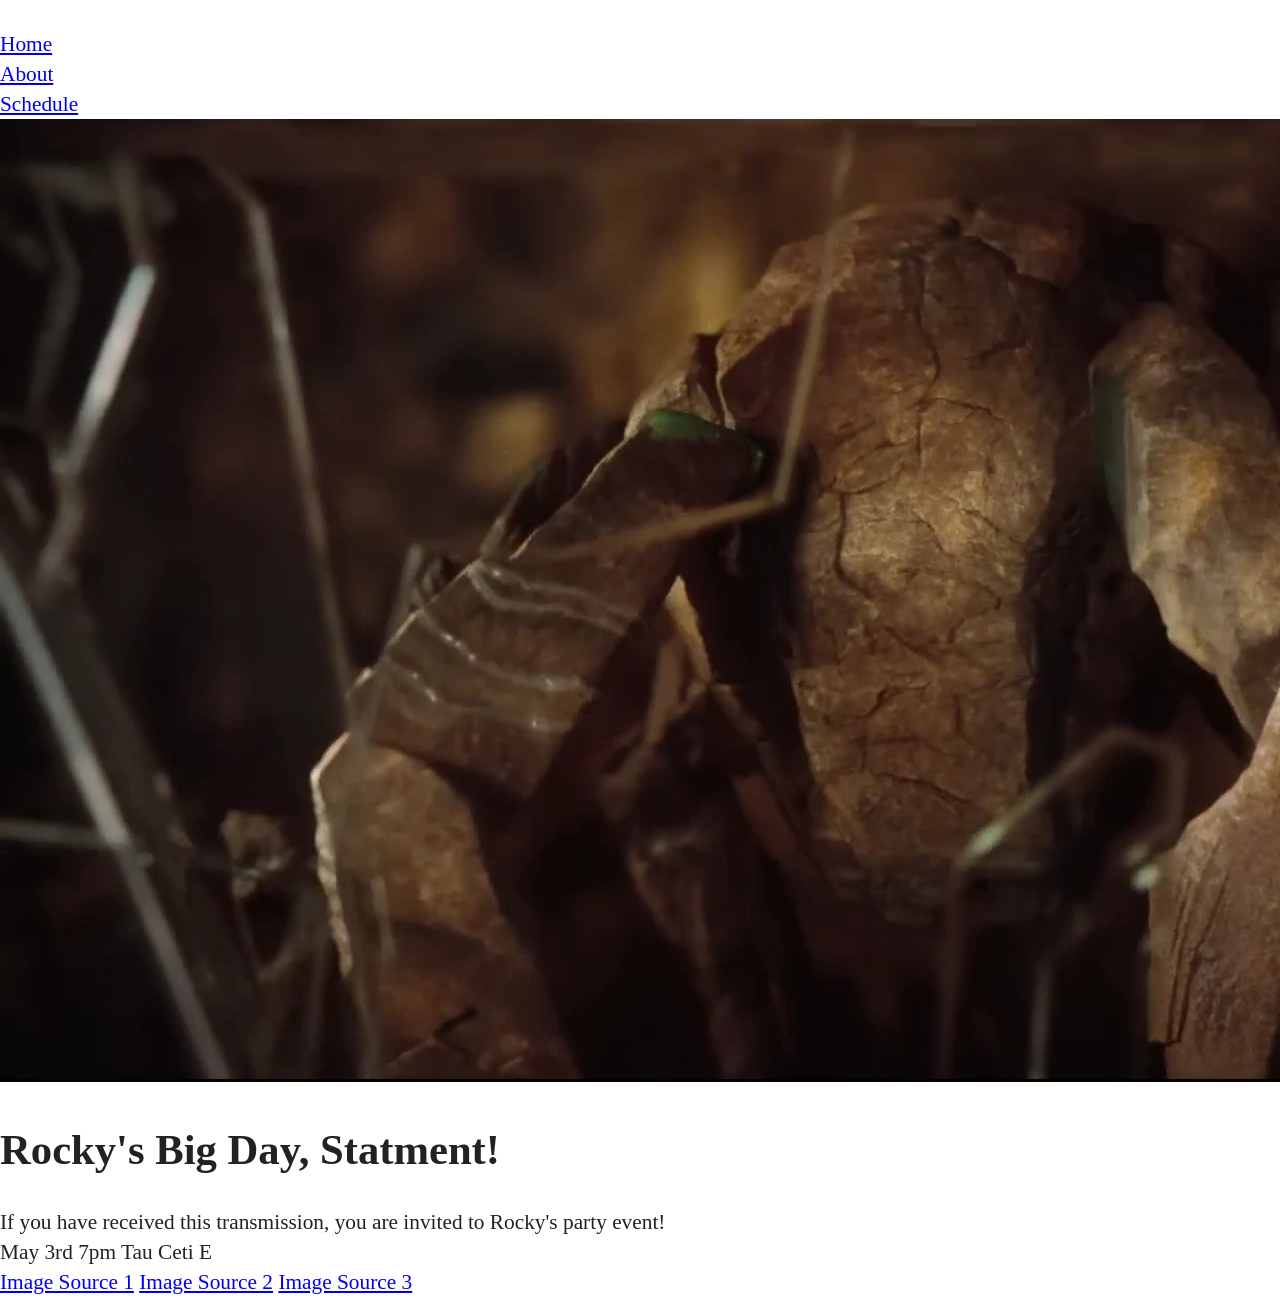
==== index.html @ ace0d38e "added dashes to my classes" ====
<!doctype html>
<html class="no-js" lang="en">

<head>
  <meta charset="utf-8"/>
  <title>Rockys Big Day, Statement!</title>
  <meta name="description" content="Describe your website here."/>
  <meta name="viewport" content="width=device-width, initial-scale=1, minimum-scale=1" />
  
  <!-- Defines preview content that will be displayed when your site is linked on twitter, reddit, etc-->
  <meta name="robots" content="index,follow" />
  <meta property="og:title" content="Home, Page"/>
  <meta property="og:type" content="Article"/>
  <meta property="og:url" content="https://rocky/birthday/invite/home.com/">
  <meta property="og:image" content="exampleImage.jpg"/>
  <meta name="twitter:card" content="invitation home page for rocky the eridians birthday" />
  
  <link rel="manifest" href="site.webmanifest"/>
  <link rel="apple-touch-icon" href="icon.png"/>

  <!-- Link to your favicon. Place favicon in the root directory -->
  <link rel="icon" href="https://github.com/favicon.ico" />
  
  <link rel="stylesheet" href="normalize.css"/>
  <link rel="stylesheet" href="style.css"/>
  <script src="/script.js" defer></script>

  <meta name="theme-color" content="#fafafa"/>
</head>

<body>
  <header>
    <nav>
      <div class="logo">
        <img src="">
      </div>
      <ul>
        <li><a href="index.html">Home</a></li>
        <li><a href="about.html">About</a></li>
        <li><a href="schedule.html">Schedule</a></li>
      </ul>
    </nav>
  </header>
  <main>
    <section class="hero">
      <img src="assets/rockyhero1.png" alt="Rock spider alien in a clear ball">
    </section>
    <section class="home-text-container">
      <h1>Rocky's Big Day, Statment!</h1>
      <p class="home-text1">
        <p>If you have received this transmission, you are invited to Rocky's party event!</p>
      </p>
      <p class="home-text2">
        <p>May 3rd 7pm Tau Ceti E</p>
      </p>
    </section>
  </main>
  <footer>
    <nav class="footer-links">
      <a href="https://projecthailmary.fandom.com/wiki/Rocky" target="_blank">Image Source 1</a>
      <a href="https://www.ign.com/articles/how-project-hail-mary-gets-rocky-right-alien" target="_blank">Image Source 2</a>
      <a href="https://x.com/projecthailmary/status/2029995434802831593/photo/1" target="_blank">Image Source 3</a> 
    </nav>
  </footer>
</body>
</html>
---- style.css ----
* {
  margin: 0;
  padding: 0;
}

html {
  color: #222;
  line-height: 1.4;
  font-size: 16pt;
}
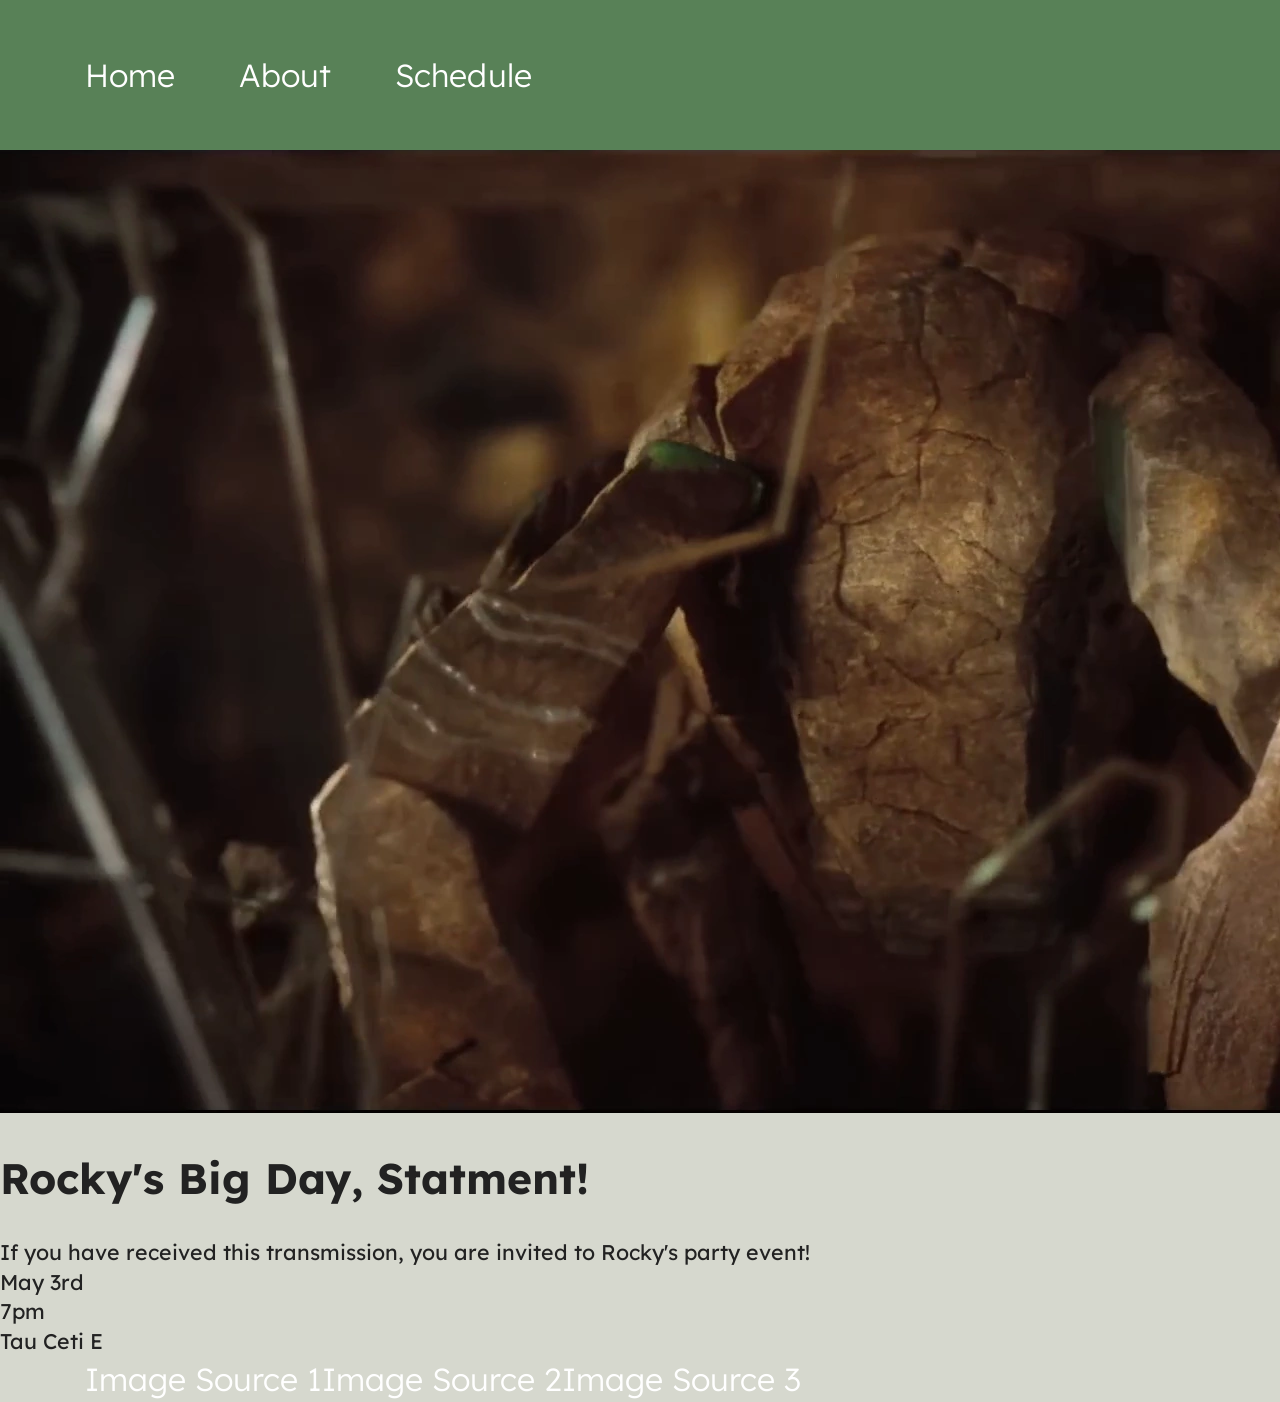
==== commit e2ef25fd: "added serpent class for event details and gave more detailed class names" ====
--- a/index.html
+++ b/index.html
@@ -4,6 +4,11 @@
 <head>
   <meta charset="utf-8"/>
   <title>Rockys Big Day, Statement!</title>
+  <link rel="preconnect" href="https://fonts.googleapis.com">
+  <link rel="preconnect" href="https://fonts.gstatic.com" crossorigin>
+  <link href="https://fonts.googleapis.com/css2?family=Lexend:wght@100..900&display=swap" rel="stylesheet">
+
+  
   <meta name="description" content="Describe your website here."/>
   <meta name="viewport" content="width=device-width, initial-scale=1, minimum-scale=1" />
   
@@ -25,7 +30,7 @@
   <link rel="stylesheet" href="style.css"/>
   <script src="/script.js" defer></script>
 
-  <meta name="theme-color" content="#fafafa"/>
+  <meta name="theme-color" content="#d6d8ce"/>
 </head>
 
 <body>
@@ -46,13 +51,15 @@
       <img src="assets/rockyhero1.png" alt="Rock spider alien in a clear ball">
     </section>
     <section class="home-text-container">
-      <h1>Rocky's Big Day, Statment!</h1>
-      <p class="home-text1">
+      <div class="home-hero-text">
+        <h1>Rocky's Big Day, Statment!</h1>
         <p>If you have received this transmission, you are invited to Rocky's party event!</p>
-      </p>
-      <p class="home-text2">
-        <p>May 3rd 7pm Tau Ceti E</p>
-      </p>
+      </div>
+      <div class="event-details">
+        <p>May 3rd</p>
+        <p>7pm</p>
+        <p>Tau Ceti E</p>
+      </div>
     </section>
   </main>
   <footer>
--- a/style.css
+++ b/style.css
@@ -5,11 +5,49 @@
 
 html {
   color: #222;
+  background-color: #d6d8ce;
   line-height: 1.4;
   font-size: 16pt;
+  font-family: 'Lexend', sans-serif;
+}
+
+header {
+  height: 150px;
+  width: 100%;
+  background: #588157;
+  position: fixed;
+  top: 0;
+  z-index: 10;
+}
+
+nav {
+  height: 100%;
+  display: flex;
+  align-items: center;       
+  justify-content: flex-start;
+  padding: 0 4rem;
+}
+
+nav a{
+  color: white;
+  text-decoration: none;
+  font-weight: 300;
+  font-size: 1.5rem;
+  white-space: nowrap; 
+}
+
+nav ul {
+  display: flex;
+  list-style: none;
+  gap: 3rem; 
+}
+
+body {
+  padding-top: 150px;
 }
 
 
 
 
 
+
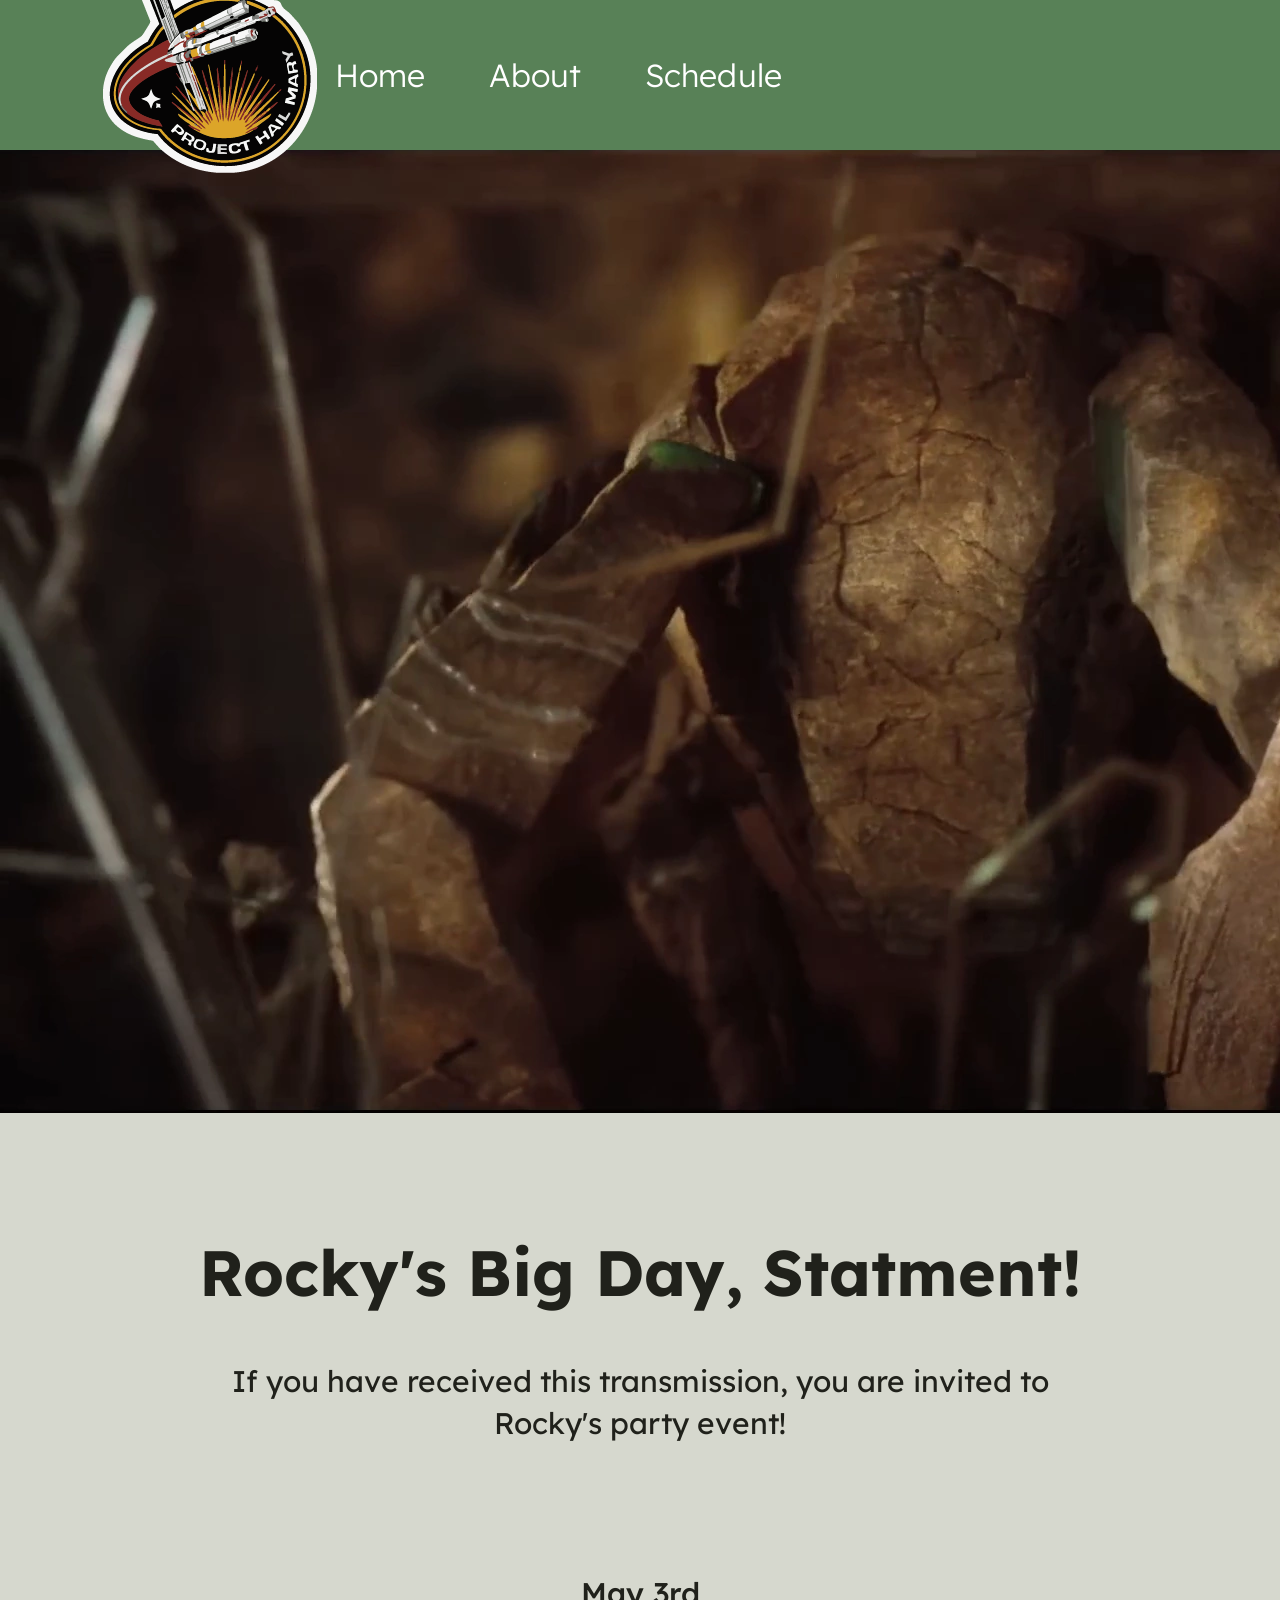
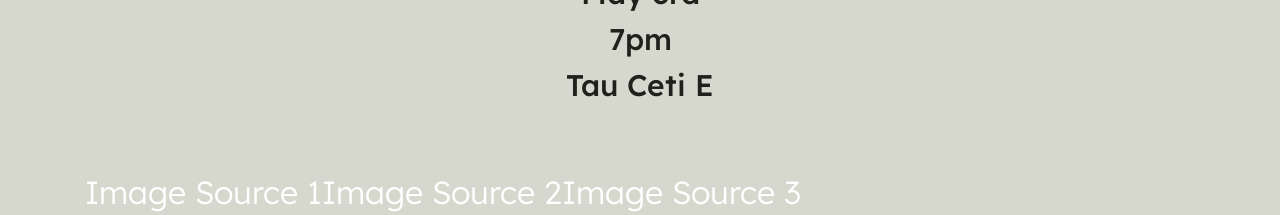
==== commit 78555b14: "added my logo image" ====
--- a/index.html
+++ b/index.html
@@ -37,7 +37,7 @@
   <header>
     <nav>
       <div class="logo">
-        <img src="">
+        <img src="assets/HailMarylogo.png">
       </div>
       <ul>
         <li><a href="index.html">Home</a></li>
--- a/style.css
+++ b/style.css
@@ -4,7 +4,7 @@
 }
 
 html {
-  color: #222;
+  color: #20211b;
   background-color: #d6d8ce;
   line-height: 1.4;
   font-size: 16pt;
@@ -47,7 +47,29 @@
 }
 
 
+.home-hero-text, .event-details{
+  text-align: center;
+  padding: 3rem 1rem;
+  max-width: 900px;
+  margin: 0 auto;
+  h1 {
+    font-size: 3rem;
+  }
+  p {
+    font-size: 1.4rem;
+  }
+}
+.event-details {
+  display: flex;
+  flex-direction: column;
+  gap: 0.2rem;
+  font-weight: 500;
+}
 
 
 
 
+
+
+
+
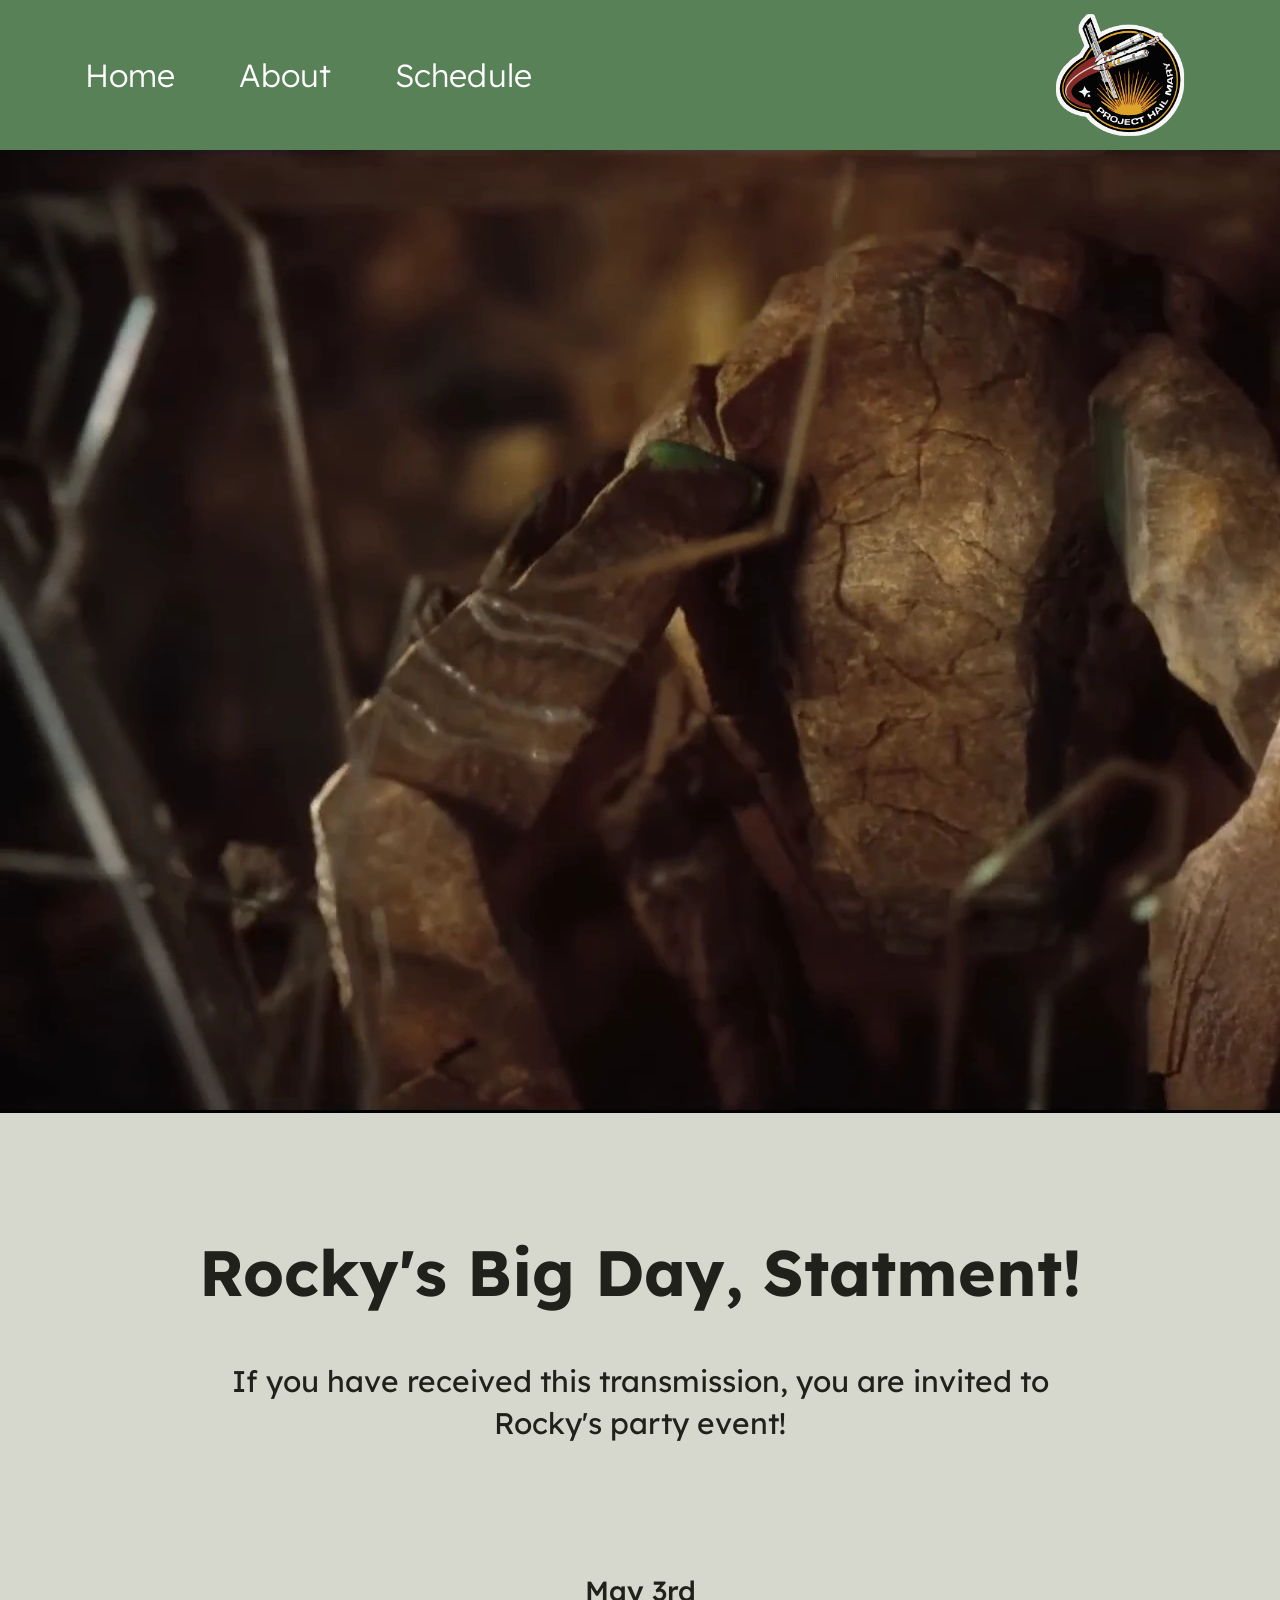
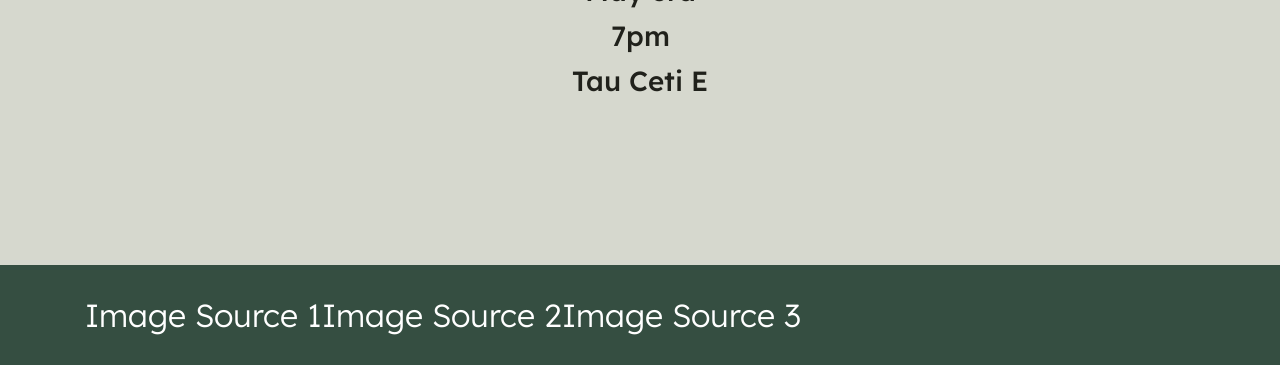
==== commit a8b247f4: "added new font" ====
--- a/index.html
+++ b/index.html
@@ -7,6 +7,10 @@
   <link rel="preconnect" href="https://fonts.googleapis.com">
   <link rel="preconnect" href="https://fonts.gstatic.com" crossorigin>
   <link href="https://fonts.googleapis.com/css2?family=Lexend:wght@100..900&display=swap" rel="stylesheet">
+
+  <link rel="preconnect" href="https://fonts.googleapis.com">
+  <link rel="preconnect" href="https://fonts.gstatic.com" crossorigin>
+  <link href="https://fonts.googleapis.com/css2?family=Asimovian&display=swap" rel="stylesheet">
 
   
   <meta name="description" content="Describe your website here."/>
--- a/style.css
+++ b/style.css
@@ -18,6 +18,24 @@
   position: fixed;
   top: 0;
   z-index: 10;
+}
+
+footer {
+  width: 100vw;
+  height: 100px;
+  background: #354e41;
+}
+
+.logo {
+  order: 2;
+  margin-left: auto;
+  display: flex;
+  align-items: center;
+}
+
+.logo img {
+  height: 150px;
+  width: auto;
 }
 
 nav {
@@ -46,25 +64,67 @@
   padding-top: 150px;
 }
 
-
+/*home*/
 .home-hero-text, .event-details{
   text-align: center;
   padding: 3rem 1rem;
   max-width: 900px;
   margin: 0 auto;
-  h1 {
-    font-size: 3rem;
-  }
-  p {
-    font-size: 1.4rem;
-  }
 }
+
+.home-hero-text h1 {
+  font-size: 3rem;
+}
+
+.home-hero-text p {
+  font-size: 1.4rem;
+}
+
 .event-details {
   display: flex;
   flex-direction: column;
-  gap: 0.2rem;
+  gap: 0.3rem;
   font-weight: 500;
+  font-size: 1.3rem;
+  margin-bottom: 100px;
 }
+/*home*/
+
+/*about*/
+.about-container h2 {
+  text-align: center;
+  padding: 3rem 1rem;
+  margin: 0 auto;
+  font-size: 2.3rem;
+}
+
+.image-container {
+  display: flex;
+  justify-content: center;
+  justify-content: space-around;
+  margin: 3rem 3rem 8rem 3rem;
+}
+
+.image-container img {
+  width: 300px;
+  height: auto;
+  object-fit: cover;
+  border-radius: 50%;
+  justify-content: space-evenly;
+}
+
+.about-text-container {
+  max-width: 1000px;
+  margin: 0 auto;
+  ext-align: center;
+  padding: 0 1rem;
+  margin-bottom: 6rem;
+  display: flex;
+  flex-direction: column;
+  gap: 1.5rem;
+  font-size: 1.1rem;
+}
+/*about*/
 
 
 
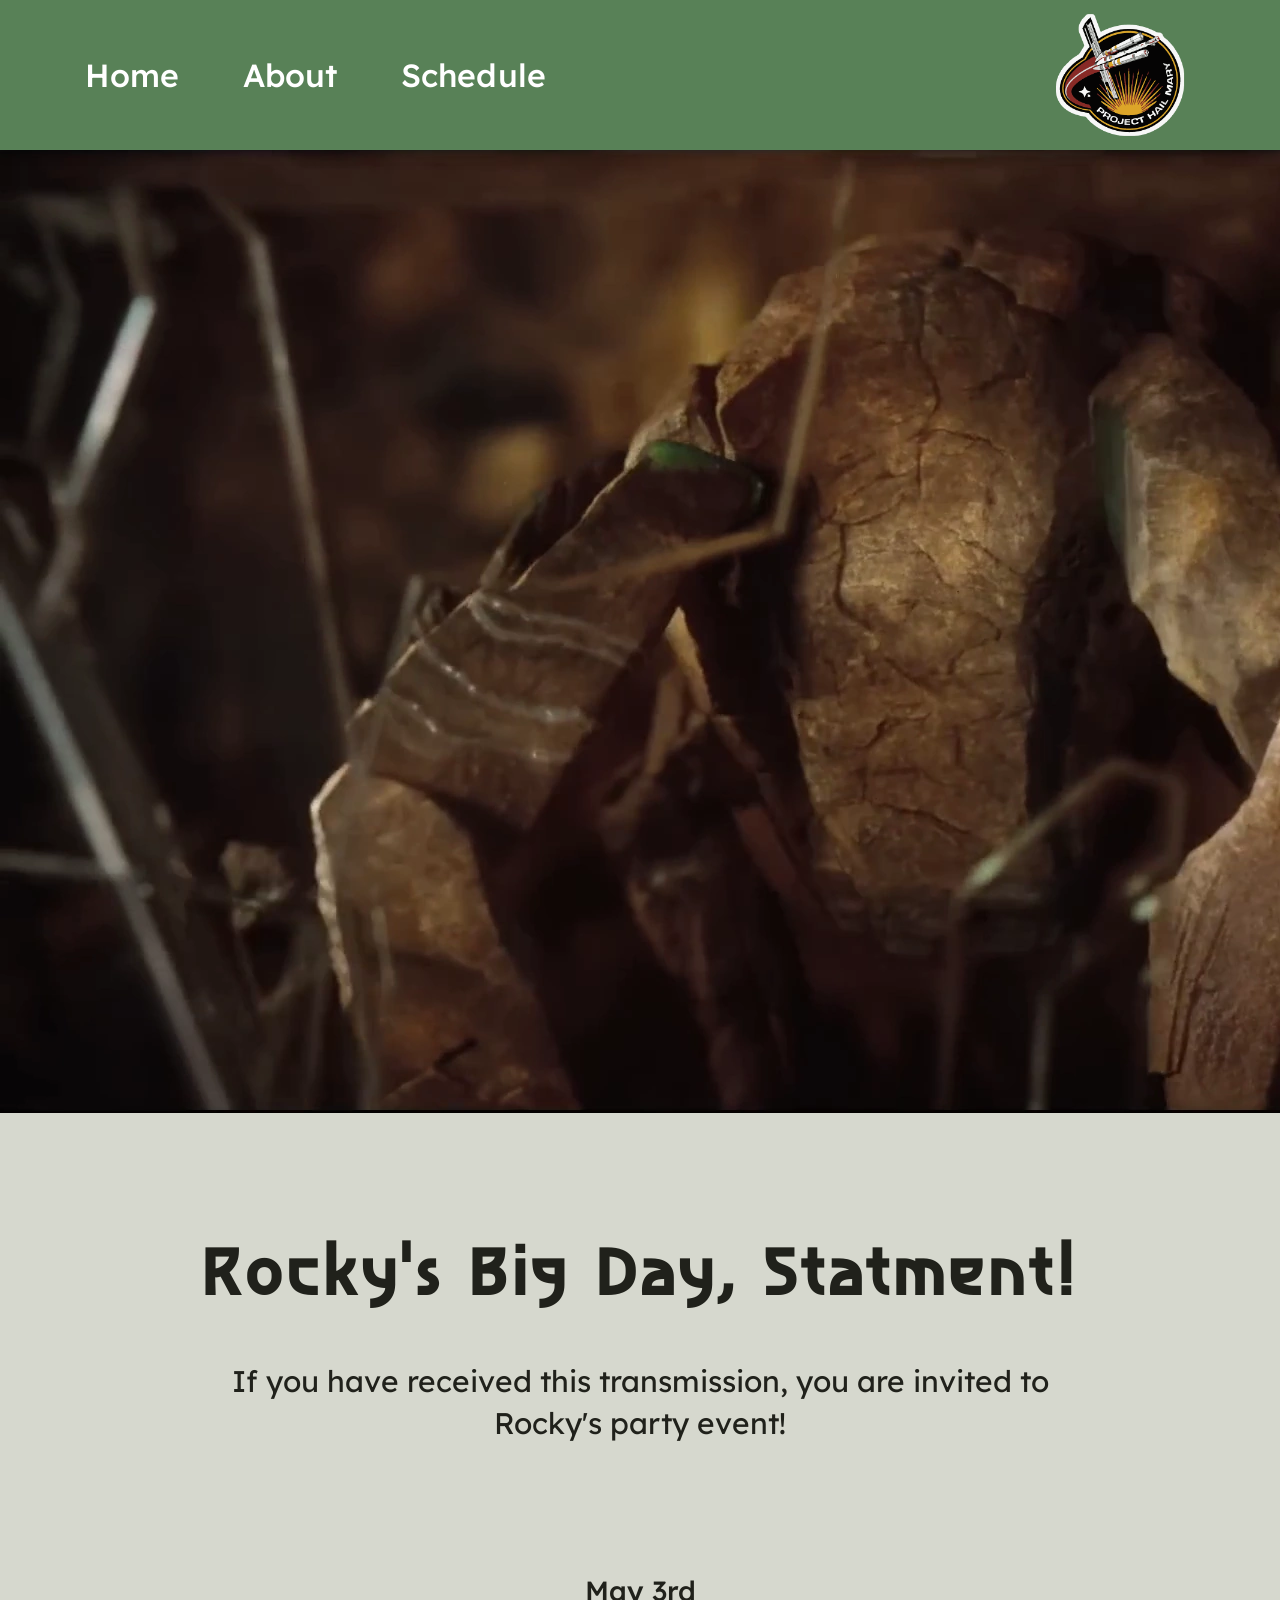
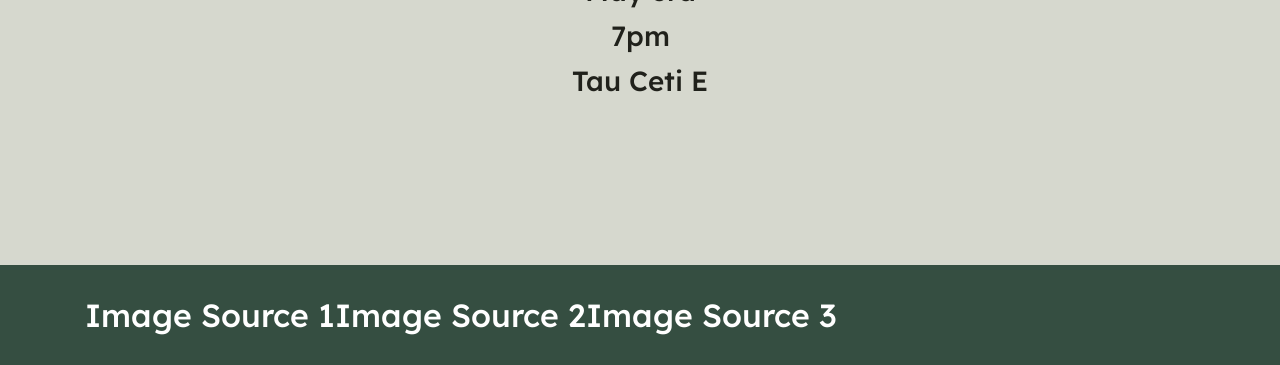
==== commit d197c544: "added logo to site" ====
--- a/index.html
+++ b/index.html
@@ -28,7 +28,7 @@
   <link rel="apple-touch-icon" href="icon.png"/>
 
   <!-- Link to your favicon. Place favicon in the root directory -->
-  <link rel="icon" href="https://github.com/favicon.ico" />
+  <link rel="icon" href="assets/HailMarylogo.png" />
   
   <link rel="stylesheet" href="normalize.css"/>
   <link rel="stylesheet" href="style.css"/>
--- a/style.css
+++ b/style.css
@@ -18,6 +18,7 @@
   position: fixed;
   top: 0;
   z-index: 10;
+  box-shadow: 0 4px 10px rgba(0, 0, 0, .40);
 }
 
 footer {
@@ -49,9 +50,16 @@
 nav a{
   color: white;
   text-decoration: none;
-  font-weight: 300;
+  font-weight: 500;
   font-size: 1.5rem;
   white-space: nowrap; 
+  display: inline-block;
+  transition: transform 200ms ease;
+}
+
+nav a:hover {
+  transform: translateY(-5px);
+  color: #e4ffb5;
 }
 
 nav ul {
@@ -74,6 +82,8 @@
 
 .home-hero-text h1 {
   font-size: 3rem;
+  font-family: "Asimovian", sans-serif;
+  letter-spacing: 0.2rem;
 }
 
 .home-hero-text p {
@@ -96,6 +106,8 @@
   padding: 3rem 1rem;
   margin: 0 auto;
   font-size: 2.3rem;
+  font-family: "Asimovian", sans-serif;
+  letter-spacing: 0.2rem;
 }
 
 .image-container {
@@ -111,6 +123,8 @@
   object-fit: cover;
   border-radius: 50%;
   justify-content: space-evenly;
+  opacity: 0;
+  animation: fadeUp 600ms ease forwards;
 }
 
 .about-text-container {
@@ -126,10 +140,68 @@
 }
 /*about*/
 
-
-
-
-
-
-
-
+/*schedule*/
+.schedule-time h2, .schedule-location h2 {
+  font-family: "Asimovian", sans-serif;
+  font-size: 2rem;
+  margin-bottom: 1.5rem;
+  letter-spacing: 0.2rem;
+}
+.schedule-container {
+  display: flex;
+  gap: 4rem;
+  max-width: 1200px;
+  margin: 3rem auto;
+  padding: 0 2rem;
+}
+
+.time-block {
+  background: #dcddd6;
+  padding: 1.2rem;
+  margin-bottom: 1.5rem;
+  border-radius: 20px;
+  border: 2px solid #b3cfb2;
+  display: inline-block;
+  transition: transform 200ms ease;
+}
+
+.time-block:hover {
+  transform: translateX(15px);
+}
+
+.time-block h3 {
+  margin-bottom: 0.3rem;
+}
+/*schedule*/
+
+@keyframes fadeUp {
+  from {
+    opacity: 0;
+    transform: translateY(20px);
+  }
+  to {
+    opacity: 1;
+    transform: translateY(0);
+  }
+}
+
+/*stagger*/
+.image-container img:nth-child(1) {
+  animation-delay: 200ms;
+}
+
+.image-container img:nth-child(2) {
+  animation-delay: 300ms;
+}
+
+.image-container img:nth-child(3) {
+  animation-delay: 400ms;
+}
+/*stagger*/
+
+
+
+
+
+
+
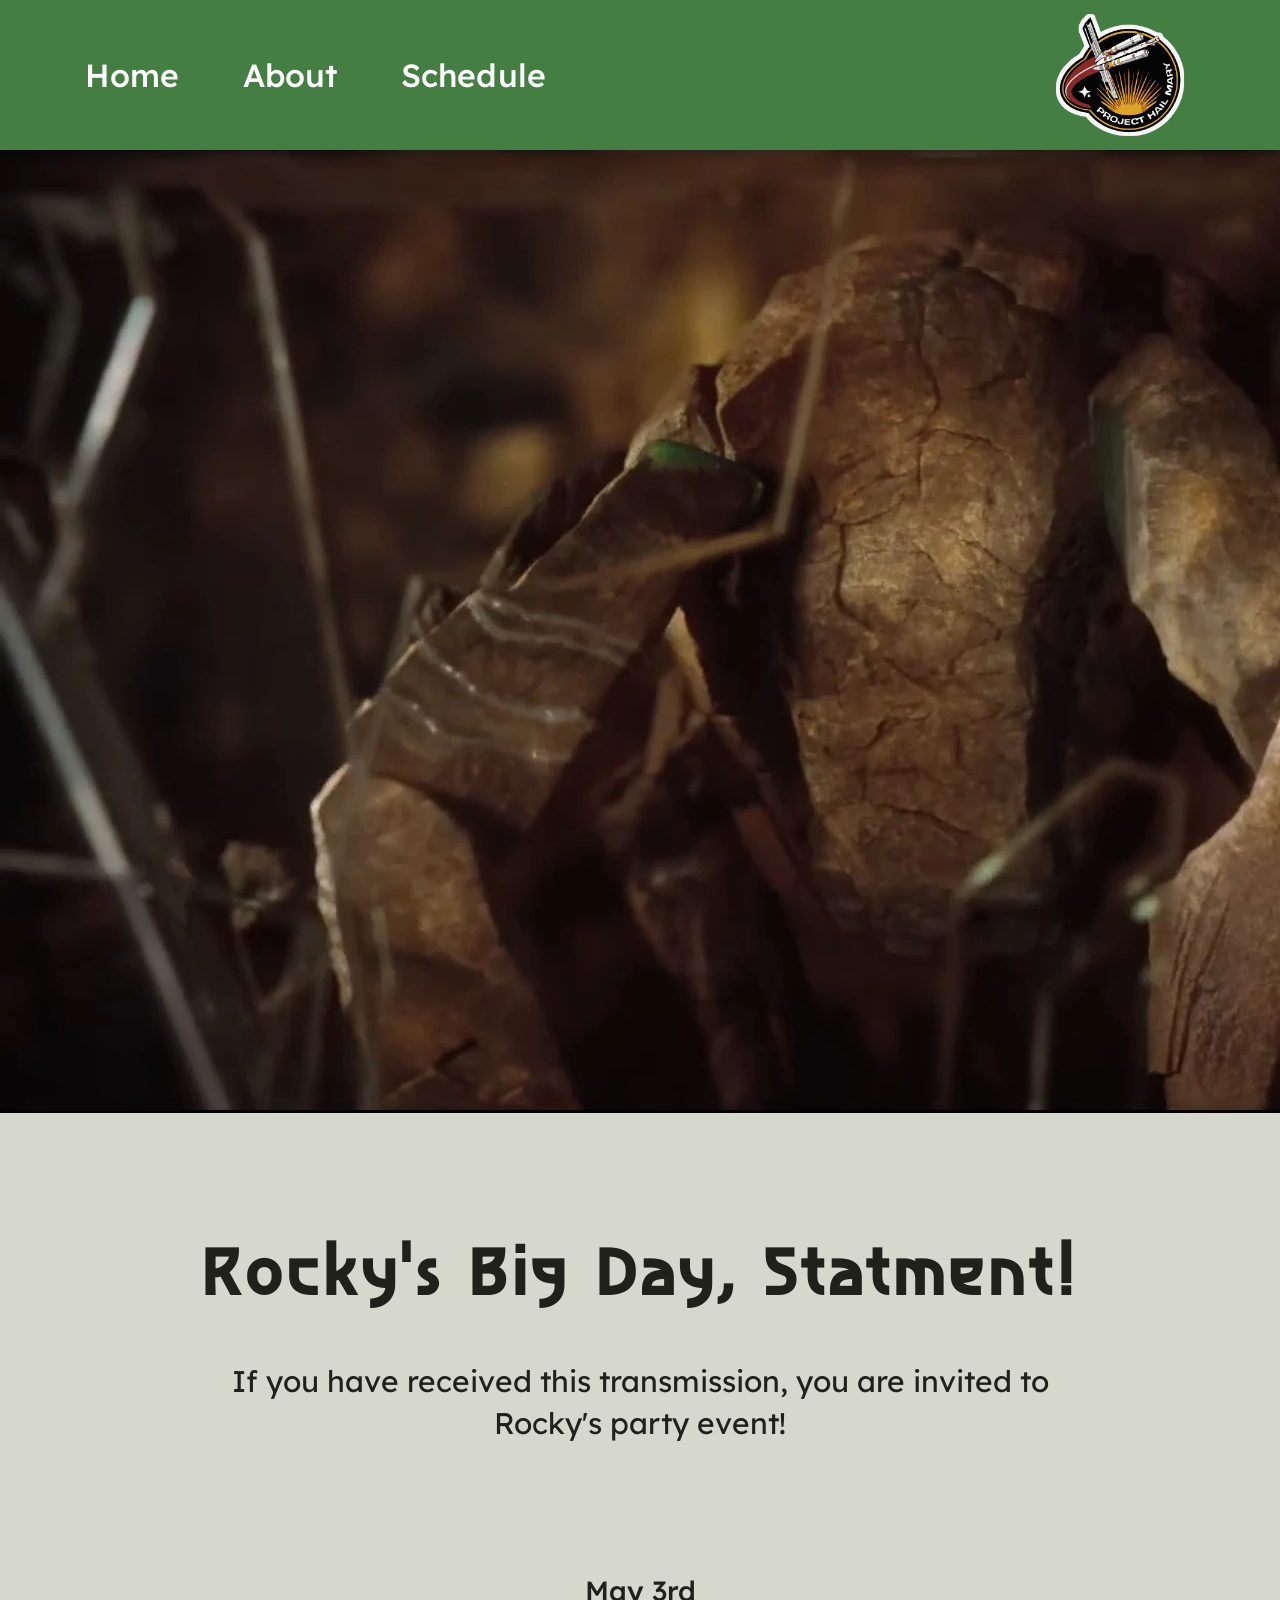
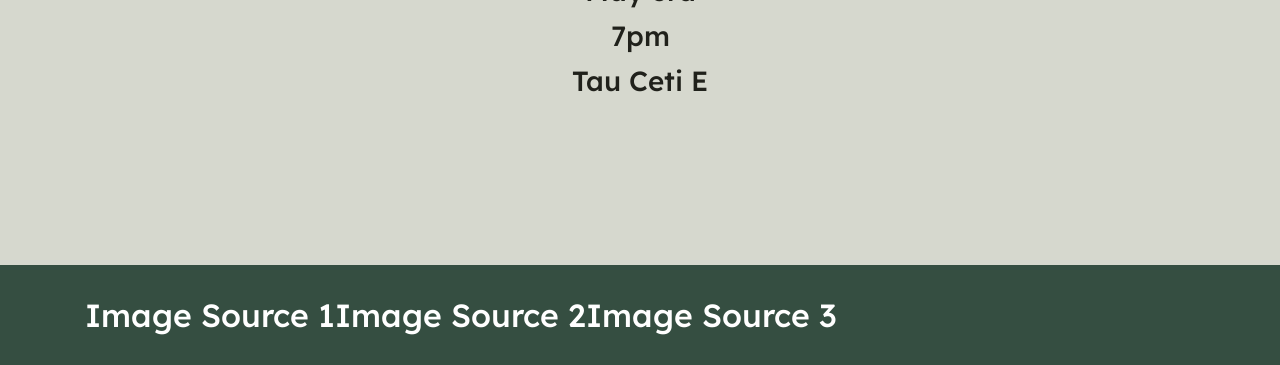
==== commit 2ac40bb8: "FF formating" ====
--- a/index.html
+++ b/index.html
@@ -1,77 +1,67 @@
 <!doctype html>
 <html class="no-js" lang="en">
-
-<head>
-  <meta charset="utf-8"/>
-  <title>Rockys Big Day, Statement!</title>
-  <link rel="preconnect" href="https://fonts.googleapis.com">
-  <link rel="preconnect" href="https://fonts.gstatic.com" crossorigin>
-  <link href="https://fonts.googleapis.com/css2?family=Lexend:wght@100..900&display=swap" rel="stylesheet">
-
-  <link rel="preconnect" href="https://fonts.googleapis.com">
-  <link rel="preconnect" href="https://fonts.gstatic.com" crossorigin>
-  <link href="https://fonts.googleapis.com/css2?family=Asimovian&display=swap" rel="stylesheet">
-
-  
-  <meta name="description" content="Describe your website here."/>
-  <meta name="viewport" content="width=device-width, initial-scale=1, minimum-scale=1" />
-  
-  <!-- Defines preview content that will be displayed when your site is linked on twitter, reddit, etc-->
-  <meta name="robots" content="index,follow" />
-  <meta property="og:title" content="Home, Page"/>
-  <meta property="og:type" content="Article"/>
-  <meta property="og:url" content="https://rocky/birthday/invite/home.com/">
-  <meta property="og:image" content="exampleImage.jpg"/>
-  <meta name="twitter:card" content="invitation home page for rocky the eridians birthday" />
-  
-  <link rel="manifest" href="site.webmanifest"/>
-  <link rel="apple-touch-icon" href="icon.png"/>
-
-  <!-- Link to your favicon. Place favicon in the root directory -->
-  <link rel="icon" href="assets/HailMarylogo.png" />
-  
-  <link rel="stylesheet" href="normalize.css"/>
-  <link rel="stylesheet" href="style.css"/>
-  <script src="/script.js" defer></script>
-
-  <meta name="theme-color" content="#d6d8ce"/>
-</head>
-
-<body>
-  <header>
-    <nav>
-      <div class="logo">
-        <img src="assets/HailMarylogo.png">
-      </div>
-      <ul>
-        <li><a href="index.html">Home</a></li>
-        <li><a href="about.html">About</a></li>
-        <li><a href="schedule.html">Schedule</a></li>
-      </ul>
-    </nav>
-  </header>
-  <main>
-    <section class="hero">
-      <img src="assets/rockyhero1.png" alt="Rock spider alien in a clear ball">
-    </section>
-    <section class="home-text-container">
-      <div class="home-hero-text">
-        <h1>Rocky's Big Day, Statment!</h1>
-        <p>If you have received this transmission, you are invited to Rocky's party event!</p>
-      </div>
-      <div class="event-details">
-        <p>May 3rd</p>
-        <p>7pm</p>
-        <p>Tau Ceti E</p>
-      </div>
-    </section>
-  </main>
-  <footer>
-    <nav class="footer-links">
-      <a href="https://projecthailmary.fandom.com/wiki/Rocky" target="_blank">Image Source 1</a>
-      <a href="https://www.ign.com/articles/how-project-hail-mary-gets-rocky-right-alien" target="_blank">Image Source 2</a>
-      <a href="https://x.com/projecthailmary/status/2029995434802831593/photo/1" target="_blank">Image Source 3</a> 
-    </nav>
-  </footer>
-</body>
+   <head>
+      <meta charset="utf-8"/>
+      <title>Rockys Big Day, Statement!</title>
+      <link rel="preconnect" href="https://fonts.googleapis.com">
+      <link rel="preconnect" href="https://fonts.gstatic.com" crossorigin>
+      <link href="https://fonts.googleapis.com/css2?family=Lexend:wght@100..900&display=swap" rel="stylesheet">
+      <link rel="preconnect" href="https://fonts.googleapis.com">
+      <link rel="preconnect" href="https://fonts.gstatic.com" crossorigin>
+      <link href="https://fonts.googleapis.com/css2?family=Asimovian&display=swap" rel="stylesheet">
+      <meta name="description" content="Describe your website here."/>
+      <meta name="viewport" content="width=device-width, initial-scale=1, minimum-scale=1" />
+      <!-- Defines preview content that will be displayed when your site is linked on twitter, reddit, etc-->
+      <meta name="robots" content="index,follow" />
+      <meta property="og:title" content="Home, Page"/>
+      <meta property="og:type" content="Article"/>
+      <meta property="og:url" content="https://rocky/birthday/invite/home.com/">
+      <meta property="og:image" content="exampleImage.jpg"/>
+      <meta name="twitter:card" content="invitation home page for rocky the eridians birthday" />
+      <link rel="manifest" href="site.webmanifest"/>
+      <link rel="apple-touch-icon" href="icon.png"/>
+      <!-- Link to your favicon. Place favicon in the root directory -->
+      <link rel="icon" href="assets/HailMarylogo.png" />
+      <link rel="stylesheet" href="normalize.css"/>
+      <link rel="stylesheet" href="style.css"/>
+      <script src="/script.js" defer></script>
+      <meta name="theme-color" content="#d6d8ce"/>
+   </head>
+   <body>
+      <header>
+         <nav>
+            <div class="logo">
+               <img src="assets/HailMarylogo.png">
+            </div>
+            <ul>
+               <li><a href="index.html">Home</a></li>
+               <li><a href="about.html">About</a></li>
+               <li><a href="schedule.html">Schedule</a></li>
+            </ul>
+         </nav>
+      </header>
+      <main>
+         <section class="hero">
+            <img src="assets/rockyhero1.png" alt="Rock spider alien in a clear ball">
+         </section>
+         <section class="home-text-container">
+            <div class="home-hero-text">
+               <h1>Rocky's Big Day, Statment!</h1>
+               <p>If you have received this transmission, you are invited to Rocky's party event!</p>
+            </div>
+            <div class="event-details">
+               <p>May 3rd</p>
+               <p>7pm</p>
+               <p>Tau Ceti E</p>
+            </div>
+         </section>
+      </main>
+      <footer>
+         <nav class="footer-links">
+            <a href="https://projecthailmary.fandom.com/wiki/Rocky" target="_blank">Image Source 1</a>
+            <a href="https://www.ign.com/articles/how-project-hail-mary-gets-rocky-right-alien" target="_blank">Image Source 2</a>
+            <a href="https://x.com/projecthailmary/status/2029995434802831593/photo/1" target="_blank">Image Source 3</a> 
+         </nav>
+      </footer>
+   </body>
 </html>
--- a/style.css
+++ b/style.css
@@ -14,7 +14,7 @@
 header {
   height: 150px;
   width: 100%;
-  background: #588157;
+  background: #447e43;
   position: fixed;
   top: 0;
   z-index: 10;
